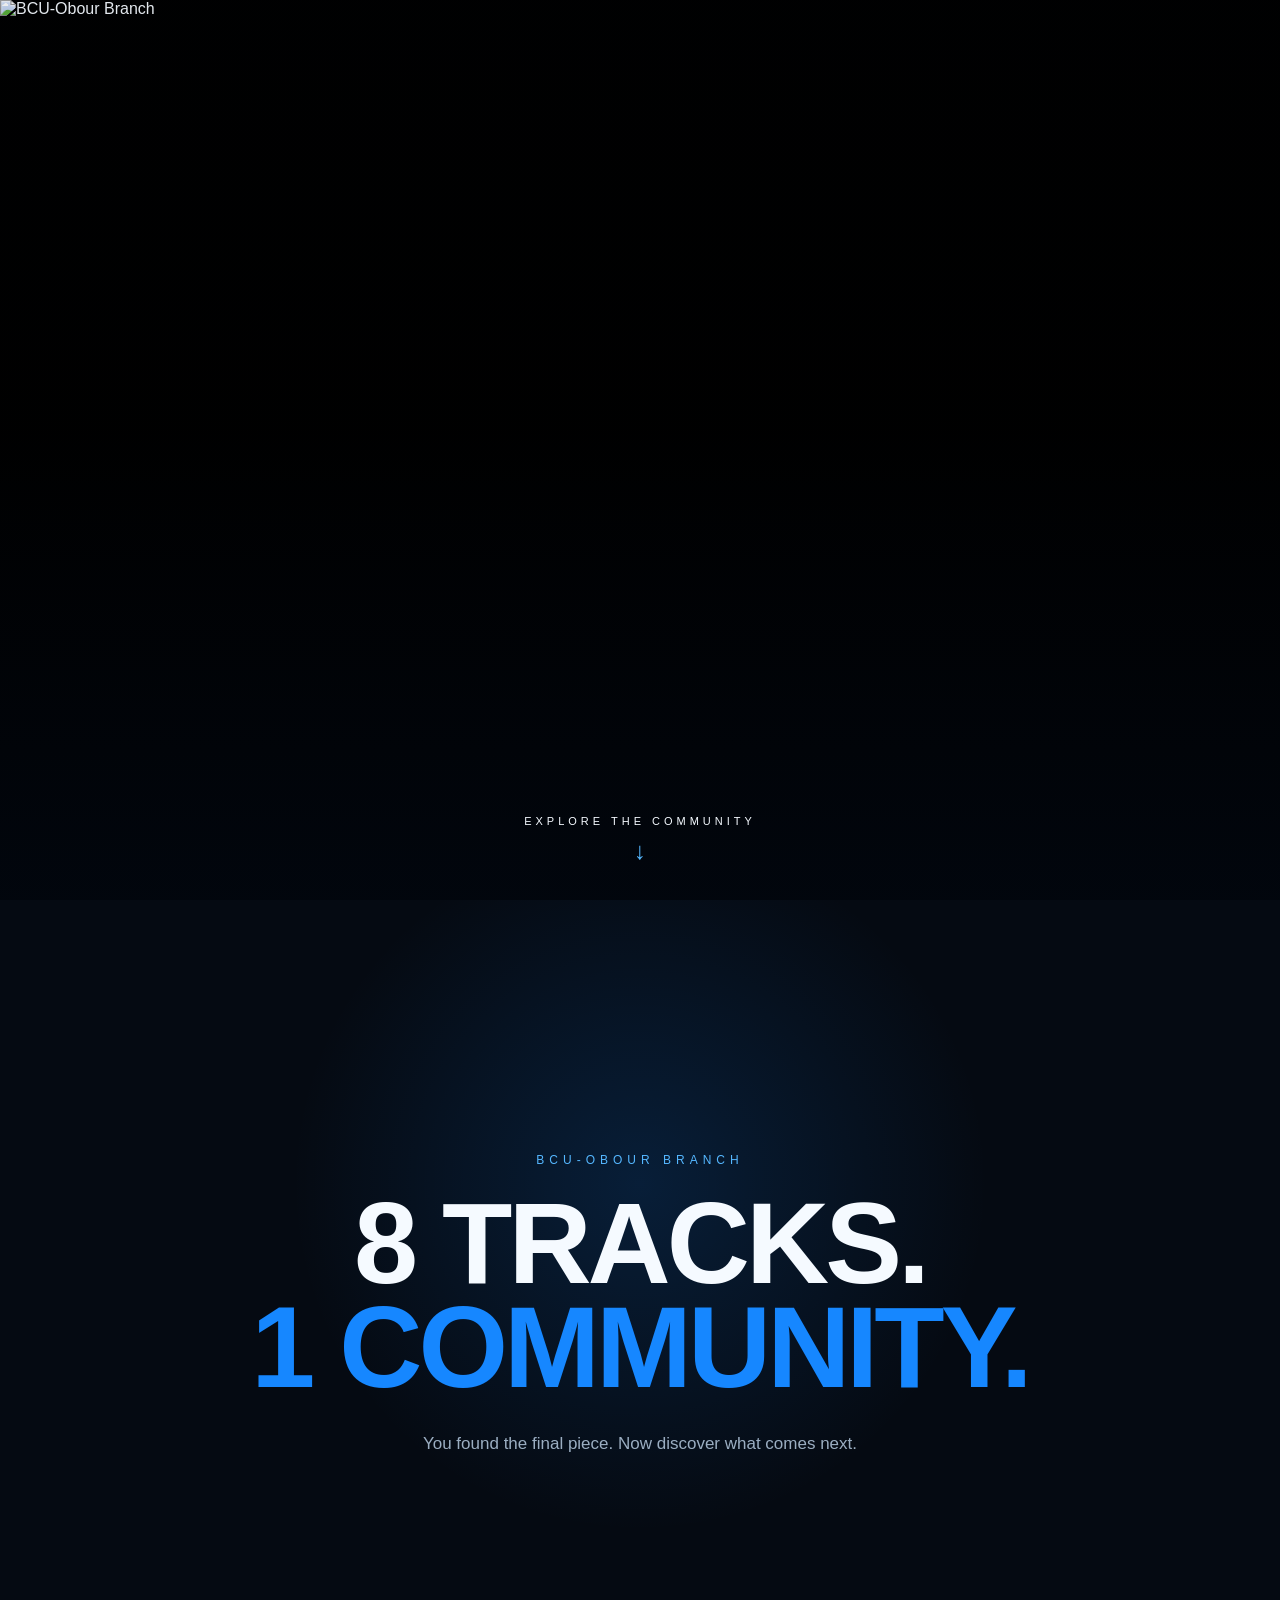
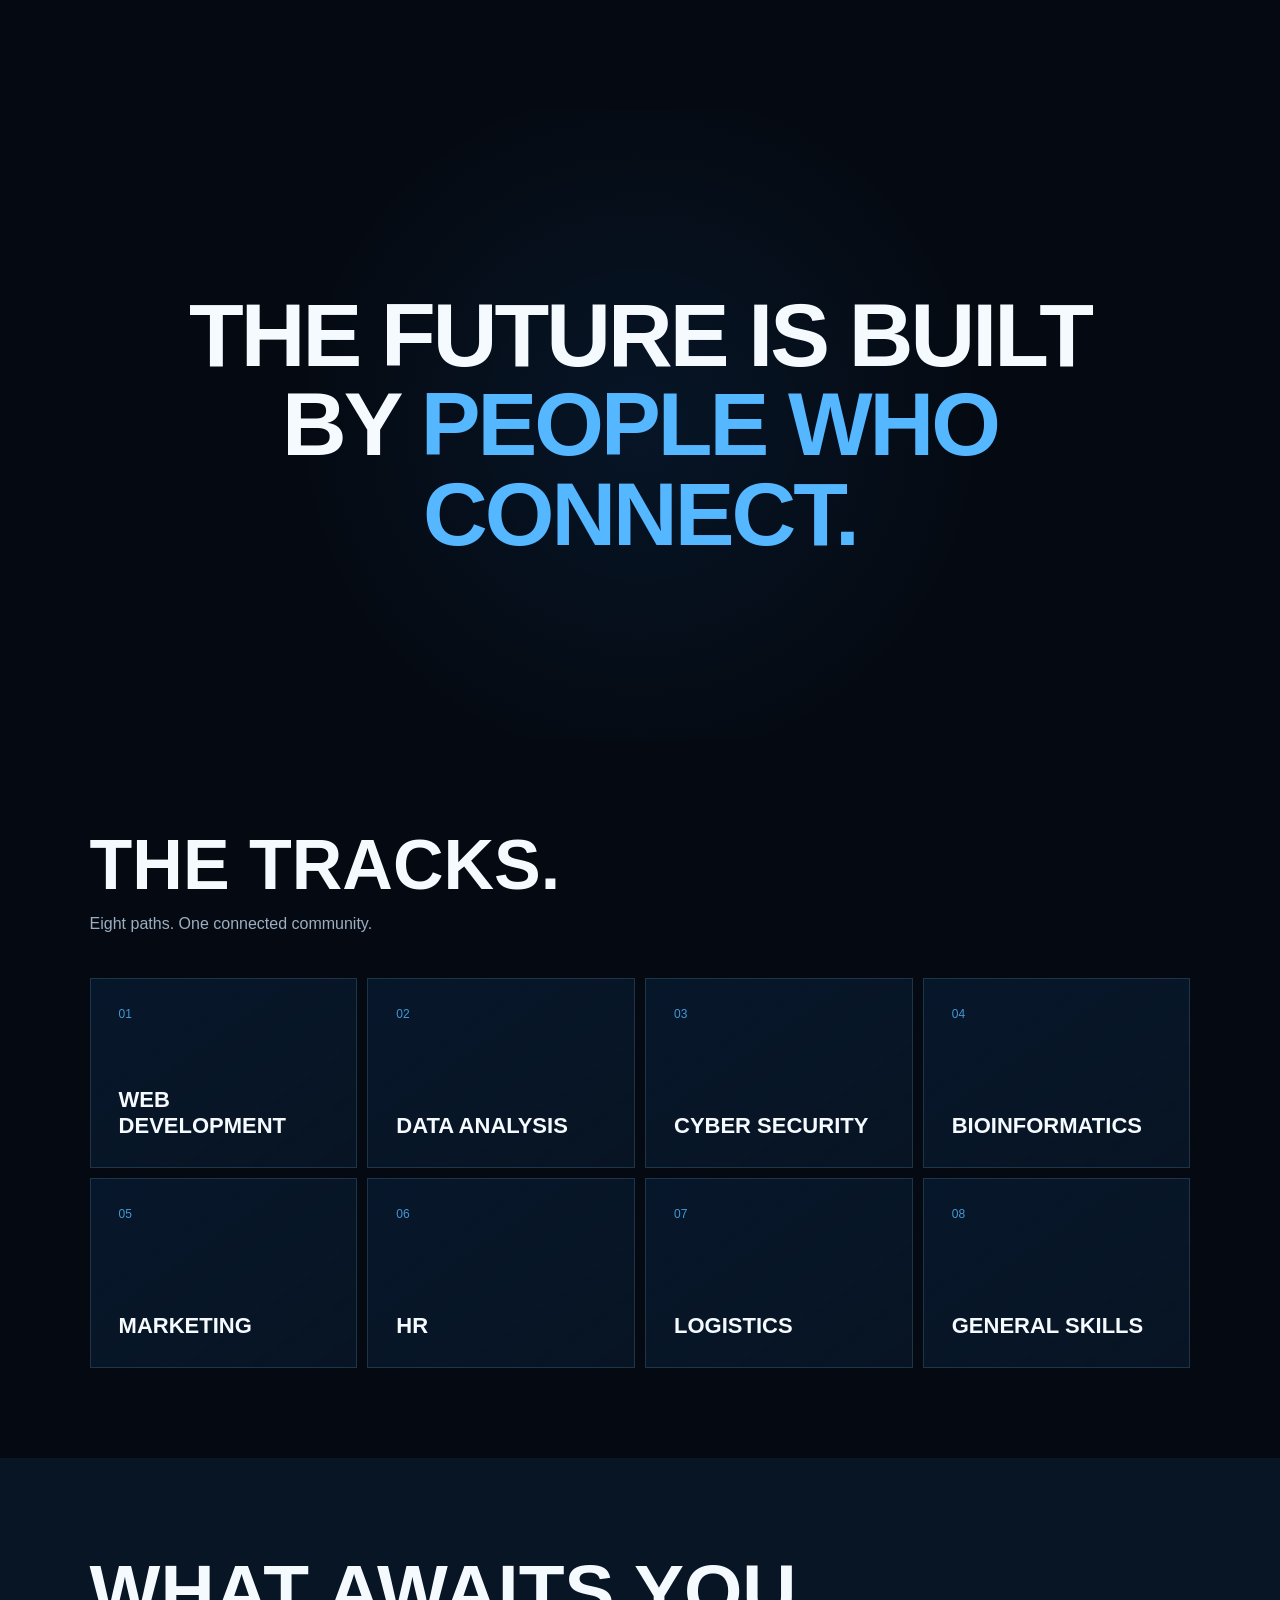
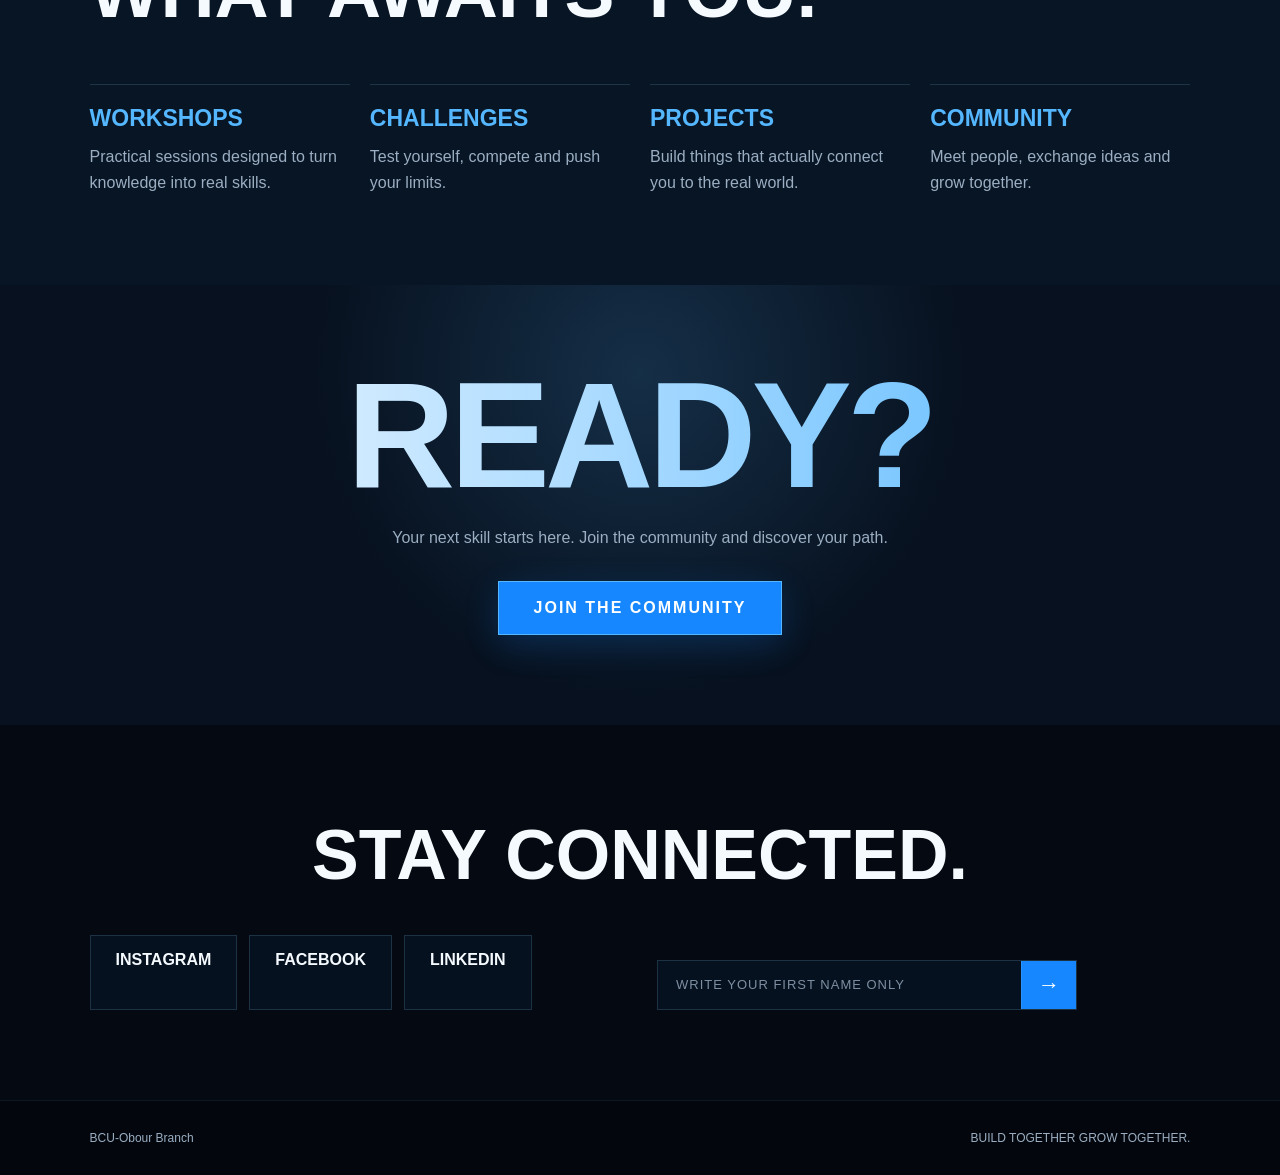
==== index.html @ 903cca59 "Add files via upload" ====
<!DOCTYPE html>
<html lang="en">

<head>

<meta charset="UTF-8">
<meta name="viewport" content="width=device-width, initial-scale=1.0">

<title>BCU-Obour Branch | Final Reveal</title>

<style>

/* =========================
   ROOT
========================= */

:root {

    --black: #050A12;
    --deep-blue: #081525;
    --blue: #1687FF;
    --blue-light: #55B7FF;
    --cyan: #8DDBFF;
    --white: #F5FAFF;
    --muted: #9BAEC2;
    --line: rgba(141,219,255,.16);

}


/* =========================
   RESET
========================= */

* {

    margin: 0;
    padding: 0;
    box-sizing: border-box;

}


html {

    scroll-behavior: smooth;

}


body {

    background: var(--black);
    color: var(--white);
    font-family: Arial, Helvetica, sans-serif;
    overflow-x: hidden;

}


/* =========================
   IMAGE INTRO
========================= */

#videoIntro {

    position: relative;

    width: 100%;

    height: 100vh;
    height: 100svh;

    background: #000;

    overflow: hidden;

}


#openingImage {

    width: 100%;
    height: 100%;

    object-fit: cover;

    object-position: center;

    display: block;

    background: #000;

}


.videoOverlay {

    position: absolute;

    inset: 0;

    background:

        linear-gradient(

            to bottom,

            rgba(2,8,18,.08),

            rgba(2,8,18,.03) 48%,

            rgba(2,8,18,.72)

        );

    pointer-events: none;

}


/* =========================
   EXPLORE
========================= */

#explore {

    position: absolute;

    bottom: 35px;
    left: 50%;

    transform:

        translateX(-50%)
        translateY(0);

    z-index: 10;

    opacity: 1;

    pointer-events: auto;

    text-align: center;

    cursor: pointer;

    transition: .7s ease;

}


.exploreText {

    color: var(--white);

    font-size: 11px;

    letter-spacing: 4px;

    text-transform: uppercase;

    margin-bottom: 10px;

    white-space: nowrap;

}


.arrow {

    color: var(--blue-light);

    font-size: 24px;

    animation: bounce 1.4s infinite;

}


@keyframes bounce {

    0%, 100% {

        transform: translateY(0);

    }

    50% {

        transform: translateY(8px);

    }

}


/* =========================
   MAIN WEBSITE
========================= */

#website {

    background: var(--black);

    color: var(--white);

}


.section {

    padding: 90px 7%;

}


/* =========================
   HERO
========================= */

.hero {

    min-height: 90vh;

    display: flex;

    align-items: center;

    justify-content: center;

    text-align: center;

    background:

        radial-gradient(

            circle at 50% 35%,

            rgba(22,135,255,.16),

            transparent 42%

        ),

        var(--black);

}


.heroInner {

    max-width: 1000px;

}


.smallTitle {

    font-size: 12px;

    letter-spacing: 5px;

    text-transform: uppercase;

    color: var(--blue-light);

    margin-bottom: 25px;

}


.hero h1 {

    font-size: clamp(50px, 9vw, 120px);

    line-height: .9;

    font-weight: 900;

    letter-spacing: -4px;

}


.hero h1 span {

    color: var(--blue);

}


.hero p {

    margin-top: 30px;

    font-size: 17px;

    line-height: 1.6;

    color: var(--muted);

}


/* =========================
   FINAL MESSAGE
========================= */

.message {

    min-height: 70vh;

    display: flex;

    align-items: center;

    justify-content: center;

    text-align: center;

    background:

        radial-gradient(

            circle at 50% 50%,

            rgba(22,135,255,.09),

            transparent 48%

        ),

        var(--black);

}


.message h2 {

    max-width: 1000px;

    font-size: clamp(38px, 7vw, 90px);

    line-height: 1;

    letter-spacing: -3px;

}


.message h2 span {

    color: var(--blue-light);

}


/* =========================
   TRACKS
========================= */

.tracksHeader {

    margin-bottom: 45px;

}


.tracksHeader h2 {

    font-size: clamp(40px, 6vw, 70px);

    line-height: 1;

}


.tracksHeader p {

    margin-top: 15px;

    color: var(--muted);

}


.trackGrid {

    display: grid;

    grid-template-columns: repeat(4, 1fr);

    gap: 10px;

}


.track {

    min-height: 190px;

    background:

        linear-gradient(

            145deg,

            rgba(22,135,255,.10),

            rgba(8,21,37,.92)

        );

    border: 1px solid var(--line);

    color: var(--white);

    padding: 28px;

    display: flex;

    flex-direction: column;

    justify-content: space-between;

    transition: .3s ease;

}


.track:hover {

    border-color: rgba(85,183,255,.65);

    background:

        linear-gradient(

            145deg,

            rgba(22,135,255,.22),

            rgba(8,21,37,.98)

        );

    transform: translateY(-5px);

    box-shadow:

        0 15px 45px rgba(0,80,180,.18);

}


.trackNumber {

    font-size: 12px;

    color: var(--blue-light);

    opacity: .8;

}


.trackName {

    font-size: 22px;

    font-weight: 800;

}


/* =========================
   WHAT AWAITS
========================= */

.awaits {

    background: var(--deep-blue);

    color: var(--white);

}


.awaits h2 {

    font-size: clamp(40px, 6vw, 75px);

    margin-bottom: 50px;

}


.awaitsGrid {

    display: grid;

    grid-template-columns: repeat(4, 1fr);

    gap: 20px;

}


.awaitsItem {

    border-top: 1px solid var(--line);

    padding-top: 20px;

}


.awaitsItem h3 {

    color: var(--blue-light);

    font-size: 23px;

    margin-bottom: 12px;

}


.awaitsItem p {

    color: var(--muted);

    line-height: 1.6;

}


/* =========================
   JOIN
========================= */

.join {

    background:

        radial-gradient(

            circle at 50% 20%,

            rgba(85,183,255,.18),

            transparent 45%

        ),

        #07111F;

    color: var(--white);

    text-align: center;

}


.join h2 {

    font-size: clamp(60px, 12vw, 150px);

    line-height: .8;

    letter-spacing: -5px;

    background:

        linear-gradient(

            90deg,

            var(--white),

            var(--blue-light)

        );

    -webkit-background-clip: text;

    -webkit-text-fill-color: transparent;

}


.join p {

    margin: 30px auto;

    max-width: 550px;

    line-height: 1.6;

    color: var(--muted);

}


.joinButton {

    display: inline-block;

    padding: 17px 35px;

    background: var(--blue);

    color: white;

    border: 1px solid var(--blue-light);

    text-decoration: none;

    font-weight: bold;

    letter-spacing: 2px;

    transition: .3s ease;

    box-shadow:

        0 10px 35px rgba(22,135,255,.20);

}


.joinButton:hover {

    background: var(--blue-light);

    color: var(--black);

    transform: translateY(-3px);

}


/* =========================
   SOCIAL
========================= */

.social {

    background: #050A12;

    text-align: center;

}


.social h2 {

    font-size: clamp(38px, 6vw, 70px);

    margin-bottom: 40px;

}


.socialLinks {

    display: flex;

    justify-content: center;

    flex-wrap: wrap;

    gap: 12px;

}


.socialLinks a {

    display: inline-block;

    padding: 15px 25px;

    border: 1px solid var(--line);

    background: rgba(8,21,37,.7);

    color: var(--white);

    text-decoration: none;

    font-weight: bold;

    transition: .3s ease;

}


.socialLinks a:hover {

    background: var(--blue);

    border-color: var(--blue-light);

    transform: translateY(-3px);

    box-shadow:

        0 10px 30px rgba(22,135,255,.18);

}


/* =========================
   NAME FORM
========================= */

.nameForm {

    display: flex;

    align-items: center;

    width: min(100%, 420px);

    margin: 25px auto 0;

    border: 1px solid var(--line);

    background: rgba(8,21,37,.7);

}


.nameForm input {

    flex: 1;

    min-width: 0;

    padding: 15px 18px;

    background: transparent;

    border: none;

    outline: none;

    color: var(--white);

    font-size: 13px;

    letter-spacing: 1px;

    text-transform: uppercase;

}


.nameForm input::placeholder {

    color: var(--muted);

    opacity: .8;

}


.nameForm button {

    width: 55px;

    height: 48px;

    border: none;

    border-left: 1px solid var(--line);

    background: var(--blue);

    color: white;

    font-size: 22px;

    cursor: pointer;

    transition: .3s ease;

}


.nameForm button:hover {

    background: var(--blue-light);

    color: var(--black);

}


/* =========================
   FOOTER
========================= */

footer {

    background: #03070D;

    color: var(--white);

    padding: 30px 7%;

    display: flex;

    justify-content: space-between;

    gap: 20px;

    flex-wrap: wrap;

    border-top: 1px solid rgba(141,219,255,.08);

}


footer p {

    color: var(--muted);

    font-size: 12px;

}


/* =========================
   MOBILE
========================= */

@media (max-width: 800px) {

    .trackGrid {

        grid-template-columns: repeat(2, 1fr);

    }

    .awaitsGrid {

        grid-template-columns: repeat(2, 1fr);

    }

    .section {

        padding: 70px 6%;

    }

    .hero h1 {

        letter-spacing: -2px;

    }

}


@media (max-width: 500px) {

    .trackGrid,
    .awaitsGrid {

        grid-template-columns: 1fr;

    }

    .track {

        min-height: 150px;

    }

    .socialLinks {

        flex-direction: column;

    }

    .socialLinks a {

        width: 100%;

    }

    .nameForm {

        width: 100%;

    }

    .exploreText {

        font-size: 10px;

        letter-spacing: 3px;

    }

}

</style>

</head>


<body>


<!-- =========================
     IMAGE INTRO
========================= -->

<section id="videoIntro">

    <img
        id="openingImage"
        src="assets/final-reveal.png"
        alt="BCU-Obour Branch"
    >

    <div class="videoOverlay"></div>

    <div id="explore">

        <div class="exploreText">

            Explore the community

        </div>

        <div class="arrow">

            ↓

        </div>

    </div>

</section>


<!-- =========================
     WEBSITE
========================= -->

<main id="website">


<!-- =========================
     HERO
========================= -->

<section class="hero section">

    <div class="heroInner">

        <div class="smallTitle">

            BCU-Obour Branch

        </div>

        <h1>

            8 TRACKS.<br>

            <span>1 COMMUNITY.</span>

        </h1>

        <p>

            You found the final piece.
            Now discover what comes next.

        </p>

    </div>

</section>


<!-- =========================
     FINAL MESSAGE
========================= -->

<section class="message section">

    <h2>

        THE FUTURE IS BUILT BY

        <span>

            PEOPLE WHO CONNECT.

        </span>

    </h2>

</section>


<!-- =========================
     TRACKS
========================= -->

<section class="section">

    <div class="tracksHeader">

        <h2>

            THE TRACKS.

        </h2>

        <p>

            Eight paths. One connected community.

        </p>

    </div>


    <div class="trackGrid">


        <div class="track">

            <span class="trackNumber">

                01

            </span>

            <span class="trackName">

                WEB DEVELOPMENT

            </span>

        </div>


        <div class="track">

            <span class="trackNumber">

                02

            </span>

            <span class="trackName">

                DATA ANALYSIS

            </span>

        </div>


        <div class="track">

            <span class="trackNumber">

                03

            </span>

            <span class="trackName">

                CYBER SECURITY

            </span>

        </div>


        <div class="track">

            <span class="trackNumber">

                04

            </span>

            <span class="trackName">

                BIOINFORMATICS

            </span>

        </div>


        <div class="track">

            <span class="trackNumber">

                05

            </span>

            <span class="trackName">

                MARKETING

            </span>

        </div>


        <div class="track">

            <span class="trackNumber">

                06

            </span>

            <span class="trackName">

                HR

            </span>

        </div>


        <div class="track">

            <span class="trackNumber">

                07

            </span>

            <span class="trackName">

                LOGISTICS

            </span>

        </div>


        <div class="track">

            <span class="trackNumber">

                08

            </span>

            <span class="trackName">

                GENERAL SKILLS

            </span>

        </div>


    </div>

</section>


<!-- =========================
     WHAT AWAITS
========================= -->

<section class="awaits section">

    <h2>

        WHAT AWAITS YOU.

    </h2>


    <div class="awaitsGrid">


        <div class="awaitsItem">

            <h3>

                WORKSHOPS

            </h3>

            <p>

                Practical sessions designed
                to turn knowledge into real skills.

            </p>

        </div>


        <div class="awaitsItem">

            <h3>

                CHALLENGES

            </h3>

            <p>

                Test yourself, compete
                and push your limits.

            </p>

        </div>


        <div class="awaitsItem">

            <h3>

                PROJECTS

            </h3>

            <p>

                Build things that actually
                connect you to the real world.

            </p>

        </div>


        <div class="awaitsItem">

            <h3>

                COMMUNITY

            </h3>

            <p>

                Meet people, exchange ideas
                and grow together.

            </p>

        </div>


    </div>

</section>


<!-- =========================
     JOIN
========================= -->

<section class="join section">

    <h2>

        READY?

    </h2>

    <p>

        Your next skill starts here.
        Join the community and discover your path.

    </p>


    <a

        class="joinButton"

        href="https://www.facebook.com/share/1CRonkPQkN/"

        target="_blank"

        rel="noopener noreferrer"

    >

        JOIN THE COMMUNITY

    </a>

</section>


<!-- =========================
     SOCIAL + NAME
========================= -->

<section class="social section">

    <h2>

        STAY CONNECTED.

    </h2>


    <div class="socialLinks">


        <a

            href="https://www.instagram.com/brightcodeunion?stkn=MXh1emtqd2xzaGtvbg=="

            target="_blank"

            rel="noopener noreferrer"

        >

            INSTAGRAM

        </a>


        <a

            href="https://www.facebook.com/share/1CRonkPQkN/"

            target="_blank"

            rel="noopener noreferrer"

        >

            FACEBOOK

        </a>


        <a

            href="https://www.linkedin.com/company/bright-code-union/"

            target="_blank"

            rel="noopener noreferrer"

        >

            LINKEDIN

        </a>


        <!-- NAME FORM -->

        <form

            id="nameForm"

            class="nameForm"

        >

            <input

                id="nameInput"

                type="text"

                placeholder="WRITE YOUR FIRST NAME ONLY"

                autocomplete="off"

                required

            >


            <button type="submit">

                →

            </button>

        </form>


    </div>

</section>


<!-- =========================
     FOOTER
========================= -->

<footer>

    <p>

        BCU-Obour Branch

    </p>


    <p>

        BUILD TOGETHER GROW TOGETHER.

    </p>

</footer>


</main>


<!-- =========================
     JAVASCRIPT
========================= -->

<script>


/* =========================
   EXPLORE
========================= */

const explore =

    document.getElementById("explore");


explore.addEventListener("click", () => {


    document

        .getElementById("website")

        .scrollIntoView({

            behavior: "smooth"

        });


});


/* =========================
   NAME → PAGE
========================= */

const nameForm =

    document.getElementById("nameForm");


const nameInput =

    document.getElementById("nameInput");


nameForm.addEventListener(

    "submit",

    (event) => {


        event.preventDefault();


        const name =

            nameInput.value

                .trim()

                .toLowerCase();


        if (name === "no name") {


            window.location.href =

                "saher.html";


        }


        else {


            window.location.href =

                "thank-you.html";


        }


    }

);


</script>


</body>

  </html>
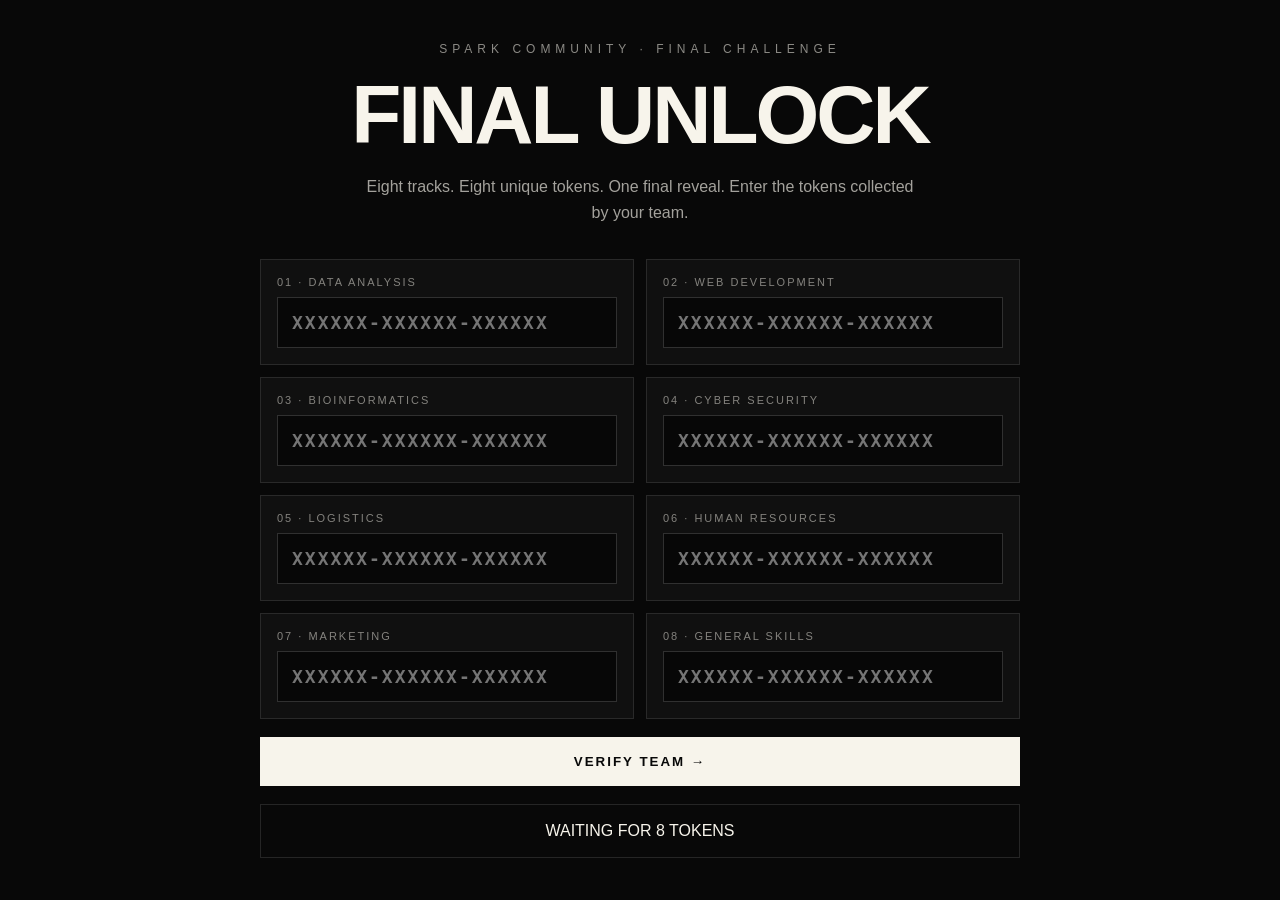
==== commit d5dee8ba: "Update index.html" ====
--- a/index.html
+++ b/index.html
@@ -1,1539 +1,13 @@
-
 <!DOCTYPE html>
 <html lang="en">
-
 <head>
-
-<meta charset="UTF-8">
-<meta name="viewport" content="width=device-width, initial-scale=1.0">
-
-<title>BCU-Obour Branch | Final Reveal</title>
-
-<style>
-
-/* =========================
-   ROOT
-========================= */
-
-:root {
-
-    --black: #050A12;
-    --deep-blue: #081525;
-    --blue: #1687FF;
-    --blue-light: #55B7FF;
-    --cyan: #8DDBFF;
-    --white: #F5FAFF;
-    --muted: #9BAEC2;
-    --line: rgba(141,219,255,.16);
-
-}
-
-
-/* =========================
-   RESET
-========================= */
-
-* {
-
-    margin: 0;
-    padding: 0;
-    box-sizing: border-box;
-
-}
-
-
-html {
-
-    scroll-behavior: smooth;
-
-}
-
-
-body {
-
-    background: var(--black);
-    color: var(--white);
-    font-family: Arial, Helvetica, sans-serif;
-    overflow-x: hidden;
-
-}
-
-
-/* =========================
-   IMAGE INTRO
-========================= */
-
-#videoIntro {
-
-    position: relative;
-
-    width: 100%;
-
-    height: 100vh;
-    height: 100svh;
-
-    background: #000;
-
-    overflow: hidden;
-
-}
-
-
-#openingImage {
-
-    width: 100%;
-    height: 100%;
-
-    object-fit: cover;
-
-    object-position: center;
-
-    display: block;
-
-    background: #000;
-
-}
-
-
-.videoOverlay {
-
-    position: absolute;
-
-    inset: 0;
-
-    background:
-
-        linear-gradient(
-
-            to bottom,
-
-            rgba(2,8,18,.08),
-
-            rgba(2,8,18,.03) 48%,
-
-            rgba(2,8,18,.72)
-
-        );
-
-    pointer-events: none;
-
-}
-
-
-/* =========================
-   EXPLORE
-========================= */
-
-#explore {
-
-    position: absolute;
-
-    bottom: 35px;
-    left: 50%;
-
-    transform:
-
-        translateX(-50%)
-        translateY(0);
-
-    z-index: 10;
-
-    opacity: 1;
-
-    pointer-events: auto;
-
-    text-align: center;
-
-    cursor: pointer;
-
-    transition: .7s ease;
-
-}
-
-
-.exploreText {
-
-    color: var(--white);
-
-    font-size: 11px;
-
-    letter-spacing: 4px;
-
-    text-transform: uppercase;
-
-    margin-bottom: 10px;
-
-    white-space: nowrap;
-
-}
-
-
-.arrow {
-
-    color: var(--blue-light);
-
-    font-size: 24px;
-
-    animation: bounce 1.4s infinite;
-
-}
-
-
-@keyframes bounce {
-
-    0%, 100% {
-
-        transform: translateY(0);
-
-    }
-
-    50% {
-
-        transform: translateY(8px);
-
-    }
-
-}
-
-
-/* =========================
-   MAIN WEBSITE
-========================= */
-
-#website {
-
-    background: var(--black);
-
-    color: var(--white);
-
-}
-
-
-.section {
-
-    padding: 90px 7%;
-
-}
-
-
-/* =========================
-   HERO
-========================= */
-
-.hero {
-
-    min-height: 90vh;
-
-    display: flex;
-
-    align-items: center;
-
-    justify-content: center;
-
-    text-align: center;
-
-    background:
-
-        radial-gradient(
-
-            circle at 50% 35%,
-
-            rgba(22,135,255,.16),
-
-            transparent 42%
-
-        ),
-
-        var(--black);
-
-}
-
-
-.heroInner {
-
-    max-width: 1000px;
-
-}
-
-
-.smallTitle {
-
-    font-size: 12px;
-
-    letter-spacing: 5px;
-
-    text-transform: uppercase;
-
-    color: var(--blue-light);
-
-    margin-bottom: 25px;
-
-}
-
-
-.hero h1 {
-
-    font-size: clamp(50px, 9vw, 120px);
-
-    line-height: .9;
-
-    font-weight: 900;
-
-    letter-spacing: -4px;
-
-}
-
-
-.hero h1 span {
-
-    color: var(--blue);
-
-}
-
-
-.hero p {
-
-    margin-top: 30px;
-
-    font-size: 17px;
-
-    line-height: 1.6;
-
-    color: var(--muted);
-
-}
-
-
-/* =========================
-   FINAL MESSAGE
-========================= */
-
-.message {
-
-    min-height: 70vh;
-
-    display: flex;
-
-    align-items: center;
-
-    justify-content: center;
-
-    text-align: center;
-
-    background:
-
-        radial-gradient(
-
-            circle at 50% 50%,
-
-            rgba(22,135,255,.09),
-
-            transparent 48%
-
-        ),
-
-        var(--black);
-
-}
-
-
-.message h2 {
-
-    max-width: 1000px;
-
-    font-size: clamp(38px, 7vw, 90px);
-
-    line-height: 1;
-
-    letter-spacing: -3px;
-
-}
-
-
-.message h2 span {
-
-    color: var(--blue-light);
-
-}
-
-
-/* =========================
-   TRACKS
-========================= */
-
-.tracksHeader {
-
-    margin-bottom: 45px;
-
-}
-
-
-.tracksHeader h2 {
-
-    font-size: clamp(40px, 6vw, 70px);
-
-    line-height: 1;
-
-}
-
-
-.tracksHeader p {
-
-    margin-top: 15px;
-
-    color: var(--muted);
-
-}
-
-
-.trackGrid {
-
-    display: grid;
-
-    grid-template-columns: repeat(4, 1fr);
-
-    gap: 10px;
-
-}
-
-
-.track {
-
-    min-height: 190px;
-
-    background:
-
-        linear-gradient(
-
-            145deg,
-
-            rgba(22,135,255,.10),
-
-            rgba(8,21,37,.92)
-
-        );
-
-    border: 1px solid var(--line);
-
-    color: var(--white);
-
-    padding: 28px;
-
-    display: flex;
-
-    flex-direction: column;
-
-    justify-content: space-between;
-
-    transition: .3s ease;
-
-}
-
-
-.track:hover {
-
-    border-color: rgba(85,183,255,.65);
-
-    background:
-
-        linear-gradient(
-
-            145deg,
-
-            rgba(22,135,255,.22),
-
-            rgba(8,21,37,.98)
-
-        );
-
-    transform: translateY(-5px);
-
-    box-shadow:
-
-        0 15px 45px rgba(0,80,180,.18);
-
-}
-
-
-.trackNumber {
-
-    font-size: 12px;
-
-    color: var(--blue-light);
-
-    opacity: .8;
-
-}
-
-
-.trackName {
-
-    font-size: 22px;
-
-    font-weight: 800;
-
-}
-
-
-/* =========================
-   WHAT AWAITS
-========================= */
-
-.awaits {
-
-    background: var(--deep-blue);
-
-    color: var(--white);
-
-}
-
-
-.awaits h2 {
-
-    font-size: clamp(40px, 6vw, 75px);
-
-    margin-bottom: 50px;
-
-}
-
-
-.awaitsGrid {
-
-    display: grid;
-
-    grid-template-columns: repeat(4, 1fr);
-
-    gap: 20px;
-
-}
-
-
-.awaitsItem {
-
-    border-top: 1px solid var(--line);
-
-    padding-top: 20px;
-
-}
-
-
-.awaitsItem h3 {
-
-    color: var(--blue-light);
-
-    font-size: 23px;
-
-    margin-bottom: 12px;
-
-}
-
-
-.awaitsItem p {
-
-    color: var(--muted);
-
-    line-height: 1.6;
-
-}
-
-
-/* =========================
-   JOIN
-========================= */
-
-.join {
-
-    background:
-
-        radial-gradient(
-
-            circle at 50% 20%,
-
-            rgba(85,183,255,.18),
-
-            transparent 45%
-
-        ),
-
-        #07111F;
-
-    color: var(--white);
-
-    text-align: center;
-
-}
-
-
-.join h2 {
-
-    font-size: clamp(60px, 12vw, 150px);
-
-    line-height: .8;
-
-    letter-spacing: -5px;
-
-    background:
-
-        linear-gradient(
-
-            90deg,
-
-            var(--white),
-
-            var(--blue-light)
-
-        );
-
-    -webkit-background-clip: text;
-
-    -webkit-text-fill-color: transparent;
-
-}
-
-
-.join p {
-
-    margin: 30px auto;
-
-    max-width: 550px;
-
-    line-height: 1.6;
-
-    color: var(--muted);
-
-}
-
-
-.joinButton {
-
-    display: inline-block;
-
-    padding: 17px 35px;
-
-    background: var(--blue);
-
-    color: white;
-
-    border: 1px solid var(--blue-light);
-
-    text-decoration: none;
-
-    font-weight: bold;
-
-    letter-spacing: 2px;
-
-    transition: .3s ease;
-
-    box-shadow:
-
-        0 10px 35px rgba(22,135,255,.20);
-
-}
-
-
-.joinButton:hover {
-
-    background: var(--blue-light);
-
-    color: var(--black);
-
-    transform: translateY(-3px);
-
-}
-
-
-/* =========================
-   SOCIAL
-========================= */
-
-.social {
-
-    background: #050A12;
-
-    text-align: center;
-
-}
-
-
-.social h2 {
-
-    font-size: clamp(38px, 6vw, 70px);
-
-    margin-bottom: 40px;
-
-}
-
-
-.socialLinks {
-
-    display: flex;
-
-    justify-content: center;
-
-    flex-wrap: wrap;
-
-    gap: 12px;
-
-}
-
-
-.socialLinks a {
-
-    display: inline-block;
-
-    padding: 15px 25px;
-
-    border: 1px solid var(--line);
-
-    background: rgba(8,21,37,.7);
-
-    color: var(--white);
-
-    text-decoration: none;
-
-    font-weight: bold;
-
-    transition: .3s ease;
-
-}
-
-
-.socialLinks a:hover {
-
-    background: var(--blue);
-
-    border-color: var(--blue-light);
-
-    transform: translateY(-3px);
-
-    box-shadow:
-
-        0 10px 30px rgba(22,135,255,.18);
-
-}
-
-
-/* =========================
-   NAME FORM
-========================= */
-
-.nameForm {
-
-    display: flex;
-
-    align-items: center;
-
-    width: min(100%, 420px);
-
-    margin: 25px auto 0;
-
-    border: 1px solid var(--line);
-
-    background: rgba(8,21,37,.7);
-
-}
-
-
-.nameForm input {
-
-    flex: 1;
-
-    min-width: 0;
-
-    padding: 15px 18px;
-
-    background: transparent;
-
-    border: none;
-
-    outline: none;
-
-    color: var(--white);
-
-    font-size: 13px;
-
-    letter-spacing: 1px;
-
-    text-transform: uppercase;
-
-}
-
-
-.nameForm input::placeholder {
-
-    color: var(--muted);
-
-    opacity: .8;
-
-}
-
-
-.nameForm button {
-
-    width: 55px;
-
-    height: 48px;
-
-    border: none;
-
-    border-left: 1px solid var(--line);
-
-    background: var(--blue);
-
-    color: white;
-
-    font-size: 22px;
-
-    cursor: pointer;
-
-    transition: .3s ease;
-
-}
-
-
-.nameForm button:hover {
-
-    background: var(--blue-light);
-
-    color: var(--black);
-
-}
-
-
-/* =========================
-   FOOTER
-========================= */
-
-footer {
-
-    background: #03070D;
-
-    color: var(--white);
-
-    padding: 30px 7%;
-
-    display: flex;
-
-    justify-content: space-between;
-
-    gap: 20px;
-
-    flex-wrap: wrap;
-
-    border-top: 1px solid rgba(141,219,255,.08);
-
-}
-
-
-footer p {
-
-    color: var(--muted);
-
-    font-size: 12px;
-
-}
-
-
-/* =========================
-   MOBILE
-========================= */
-
-@media (max-width: 800px) {
-
-    .trackGrid {
-
-        grid-template-columns: repeat(2, 1fr);
-
-    }
-
-    .awaitsGrid {
-
-        grid-template-columns: repeat(2, 1fr);
-
-    }
-
-    .section {
-
-        padding: 70px 6%;
-
-    }
-
-    .hero h1 {
-
-        letter-spacing: -2px;
-
-    }
-
-}
-
-
-@media (max-width: 500px) {
-
-    .trackGrid,
-    .awaitsGrid {
-
-        grid-template-columns: 1fr;
-
-    }
-
-    .track {
-
-        min-height: 150px;
-
-    }
-
-    .socialLinks {
-
-        flex-direction: column;
-
-    }
-
-    .socialLinks a {
-
-        width: 100%;
-
-    }
-
-    .nameForm {
-
-        width: 100%;
-
-    }
-
-    .exploreText {
-
-        font-size: 10px;
-
-        letter-spacing: 3px;
-
-    }
-
-}
-
-</style>
-
+    <meta charset="UTF-8">
+    <meta name="viewport" content="width=device-width, initial-scale=1.0">
+    <title>SPARK</title>
 </head>
-
-
 <body>
-
-
-<!-- =========================
-     IMAGE INTRO
-========================= -->
-
-<section id="videoIntro">
-
-    <img
-        id="openingImage"
-        src="assets/final-reveal.png"
-        alt="BCU-Obour Branch"
-    >
-
-    <div class="videoOverlay"></div>
-
-    <div id="explore">
-
-        <div class="exploreText">
-
-            Explore the community
-
-        </div>
-
-        <div class="arrow">
-
-            ↓
-
-        </div>
-
-    </div>
-
-</section>
-
-
-<!-- =========================
-     WEBSITE
-========================= -->
-
-<main id="website">
-
-
-<!-- =========================
-     HERO
-========================= -->
-
-<section class="hero section">
-
-    <div class="heroInner">
-
-        <div class="smallTitle">
-
-            BCU-Obour Branch
-
-        </div>
-
-        <h1>
-
-            8 TRACKS.<br>
-
-            <span>1 COMMUNITY.</span>
-
-        </h1>
-
-        <p>
-
-            You found the final piece.
-            Now discover what comes next.
-
-        </p>
-
-    </div>
-
-</section>
-
-
-<!-- =========================
-     FINAL MESSAGE
-========================= -->
-
-<section class="message section">
-
-    <h2>
-
-        THE FUTURE IS BUILT BY
-
-        <span>
-
-            PEOPLE WHO CONNECT.
-
-        </span>
-
-    </h2>
-
-</section>
-
-
-<!-- =========================
-     TRACKS
-========================= -->
-
-<section class="section">
-
-    <div class="tracksHeader">
-
-        <h2>
-
-            THE TRACKS.
-
-        </h2>
-
-        <p>
-
-            Eight paths. One connected community.
-
-        </p>
-
-    </div>
-
-
-    <div class="trackGrid">
-
-
-        <div class="track">
-
-            <span class="trackNumber">
-
-                01
-
-            </span>
-
-            <span class="trackName">
-
-                WEB DEVELOPMENT
-
-            </span>
-
-        </div>
-
-
-        <div class="track">
-
-            <span class="trackNumber">
-
-                02
-
-            </span>
-
-            <span class="trackName">
-
-                DATA ANALYSIS
-
-            </span>
-
-        </div>
-
-
-        <div class="track">
-
-            <span class="trackNumber">
-
-                03
-
-            </span>
-
-            <span class="trackName">
-
-                CYBER SECURITY
-
-            </span>
-
-        </div>
-
-
-        <div class="track">
-
-            <span class="trackNumber">
-
-                04
-
-            </span>
-
-            <span class="trackName">
-
-                BIOINFORMATICS
-
-            </span>
-
-        </div>
-
-
-        <div class="track">
-
-            <span class="trackNumber">
-
-                05
-
-            </span>
-
-            <span class="trackName">
-
-                MARKETING
-
-            </span>
-
-        </div>
-
-
-        <div class="track">
-
-            <span class="trackNumber">
-
-                06
-
-            </span>
-
-            <span class="trackName">
-
-                HR
-
-            </span>
-
-        </div>
-
-
-        <div class="track">
-
-            <span class="trackNumber">
-
-                07
-
-            </span>
-
-            <span class="trackName">
-
-                LOGISTICS
-
-            </span>
-
-        </div>
-
-
-        <div class="track">
-
-            <span class="trackNumber">
-
-                08
-
-            </span>
-
-            <span class="trackName">
-
-                GENERAL SKILLS
-
-            </span>
-
-        </div>
-
-
-    </div>
-
-</section>
-
-
-<!-- =========================
-     WHAT AWAITS
-========================= -->
-
-<section class="awaits section">
-
-    <h2>
-
-        WHAT AWAITS YOU.
-
-    </h2>
-
-
-    <div class="awaitsGrid">
-
-
-        <div class="awaitsItem">
-
-            <h3>
-
-                WORKSHOPS
-
-            </h3>
-
-            <p>
-
-                Practical sessions designed
-                to turn knowledge into real skills.
-
-            </p>
-
-        </div>
-
-
-        <div class="awaitsItem">
-
-            <h3>
-
-                CHALLENGES
-
-            </h3>
-
-            <p>
-
-                Test yourself, compete
-                and push your limits.
-
-            </p>
-
-        </div>
-
-
-        <div class="awaitsItem">
-
-            <h3>
-
-                PROJECTS
-
-            </h3>
-
-            <p>
-
-                Build things that actually
-                connect you to the real world.
-
-            </p>
-
-        </div>
-
-
-        <div class="awaitsItem">
-
-            <h3>
-
-                COMMUNITY
-
-            </h3>
-
-            <p>
-
-                Meet people, exchange ideas
-                and grow together.
-
-            </p>
-
-        </div>
-
-
-    </div>
-
-</section>
-
-
-<!-- =========================
-     JOIN
-========================= -->
-
-<section class="join section">
-
-    <h2>
-
-        READY?
-
-    </h2>
-
-    <p>
-
-        Your next skill starts here.
-        Join the community and discover your path.
-
-    </p>
-
-
-    <a
-
-        class="joinButton"
-
-        href="https://www.facebook.com/share/1CRonkPQkN/"
-
-        target="_blank"
-
-        rel="noopener noreferrer"
-
-    >
-
-        JOIN THE COMMUNITY
-
-    </a>
-
-</section>
-
-
-<!-- =========================
-     SOCIAL + NAME
-========================= -->
-
-<section class="social section">
-
-    <h2>
-
-        STAY CONNECTED.
-
-    </h2>
-
-
-    <div class="socialLinks">
-
-
-        <a
-
-            href="https://www.instagram.com/brightcodeunion?stkn=MXh1emtqd2xzaGtvbg=="
-
-            target="_blank"
-
-            rel="noopener noreferrer"
-
-        >
-
-            INSTAGRAM
-
-        </a>
-
-
-        <a
-
-            href="https://www.facebook.com/share/1CRonkPQkN/"
-
-            target="_blank"
-
-            rel="noopener noreferrer"
-
-        >
-
-            FACEBOOK
-
-        </a>
-
-
-        <a
-
-            href="https://www.linkedin.com/company/bright-code-union/"
-
-            target="_blank"
-
-            rel="noopener noreferrer"
-
-        >
-
-            LINKEDIN
-
-        </a>
-
-
-        <!-- NAME FORM -->
-
-        <form
-
-            id="nameForm"
-
-            class="nameForm"
-
-        >
-
-            <input
-
-                id="nameInput"
-
-                type="text"
-
-                placeholder="WRITE YOUR FIRST NAME ONLY"
-
-                autocomplete="off"
-
-                required
-
-            >
-
-
-            <button type="submit">
-
-                →
-
-            </button>
-
-        </form>
-
-
-    </div>
-
-</section>
-
-
-<!-- =========================
-     FOOTER
-========================= -->
-
-<footer>
-
-    <p>
-
-        BCU-Obour Branch
-
-    </p>
-
-
-    <p>
-
-        BUILD TOGETHER GROW TOGETHER.
-
-    </p>
-
-</footer>
-
-
-</main>
-
-
-<!-- =========================
-     JAVASCRIPT
-========================= -->
-
-<script>
-
-
-/* =========================
-   EXPLORE
-========================= */
-
-const explore =
-
-    document.getElementById("explore");
-
-
-explore.addEventListener("click", () => {
-
-
-    document
-
-        .getElementById("website")
-
-        .scrollIntoView({
-
-            behavior: "smooth"
-
-        });
-
-
-});
-
-
-/* =========================
-   NAME → PAGE
-========================= */
-
-const nameForm =
-
-    document.getElementById("nameForm");
-
-
-const nameInput =
-
-    document.getElementById("nameInput");
-
-
-nameForm.addEventListener(
-
-    "submit",
-
-    (event) => {
-
-
-        event.preventDefault();
-
-
-        const name =
-
-            nameInput.value
-
-                .trim()
-
-                .toLowerCase();
-
-
-        if (name === "no name") {
-
-
-            window.location.href =
-
-                "saher.html";
-
-
-        }
-
-
-        else {
-
-
-            window.location.href =
-
-                "thank-you.html";
-
-
-        }
-
-
-    }
-
-);
-
-
-</script>
-
-
+    <script>
+        window.location.href = "final-unlock.html";
+    </script>
 </body>
-
-  </html>
-  
+</html>
